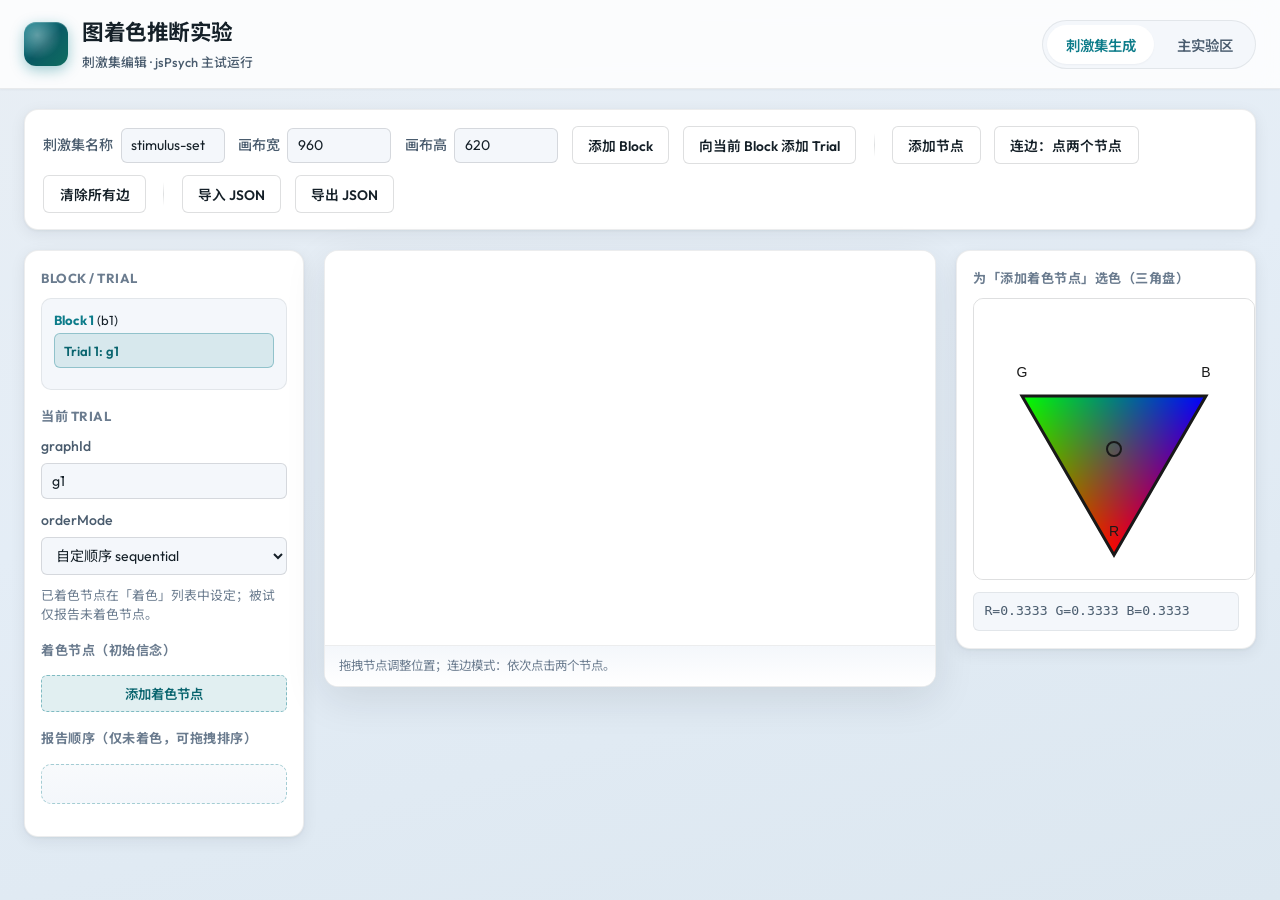
==== docs/index.html @ bc736f80 "美化提交" ====
<!DOCTYPE html>
<html lang="zh-CN">
<head>
  <meta charset="utf-8" />
  <meta name="viewport" content="width=device-width, initial-scale=1" />
  <title>图着色推断实验</title>
  <link rel="preconnect" href="https://fonts.googleapis.com" />
  <link rel="preconnect" href="https://fonts.gstatic.com" crossorigin />
  <link href="https://fonts.googleapis.com/css2?family=Noto+Sans+SC:wght@400;500;600;700&family=Outfit:wght@400;500;600&display=swap" rel="stylesheet" />
  <link rel="stylesheet" href="https://esm.sh/jspsych@7.3.4/css/jspsych.css" />
  <link rel="stylesheet" href="experiment_site/css/app.css" />
  <script type="importmap">
  {
    "imports": {
      "jspsych": "https://esm.sh/jspsych@7.3.4",
      "@jspsych/plugin-html-keyboard-response": "https://esm.sh/@jspsych/plugin-html-keyboard-response@1.1.3",
      "@jspsych/plugin-survey-text": "https://esm.sh/@jspsych/plugin-survey-text@1.1.3",
      "@jspsych/plugin-call-function": "https://esm.sh/@jspsych/plugin-call-function@1.1.2"
    }
  }
  </script>
</head>
<body class="app-shell">
  <header class="app-header">
    <div class="app-header-inner">
      <div class="app-brand">
        <span class="app-brand-mark" aria-hidden="true"></span>
        <div>
          <h1>图着色推断实验</h1>
          <p class="app-tagline">刺激集编辑 · jsPsych 主试运行</p>
        </div>
      </div>
      <nav class="tabs" aria-label="主功能区">
      <button type="button" id="tab-editor" data-panel="panel-editor">刺激集生成</button>
      <button type="button" id="tab-run" data-panel="panel-run">主实验区</button>
      </nav>
    </div>
  </header>

  <main class="app-main">
    <section id="panel-editor" class="panel active">
      <div class="editor-toolbar card-toolbar">
        <label>刺激集名称 <input type="text" id="editor-stimulus-name" placeholder="my-stimulus-set" /></label>
        <label>画布宽 <input type="number" id="editor-canvas-w" min="400" max="2000" value="960" /></label>
        <label>画布高 <input type="number" id="editor-canvas-h" min="300" max="1400" value="620" /></label>
        <button type="button" id="btn-add-block">添加 Block</button>
        <button type="button" id="btn-add-trial">向当前 Block 添加 Trial</button>
        <span class="sep"></span>
        <button type="button" id="btn-add-node">添加节点</button>
        <button type="button" id="btn-edge-mode">连边：点两个节点</button>
        <button type="button" id="btn-clear-edges">清除所有边</button>
        <span class="sep"></span>
        <button type="button" id="btn-import">导入 JSON</button>
        <button type="button" id="btn-export">导出 JSON</button>
        <input type="file" id="file-import" accept="application/json,.json" hidden />
      </div>
      <div class="editor-body">
        <aside class="editor-sidebar">
          <h2>Block / Trial</h2>
          <div id="block-trial-tree"></div>
          <h2>当前 Trial</h2>
          <label>graphId <input type="text" id="trial-graph-id" /></label>
          <label>orderMode
            <select id="trial-order-mode">
              <option value="sequential">自定顺序 sequential</option>
              <option value="free">自由顺序 free</option>
            </select>
          </label>
          <p class="hint">已着色节点在「着色」列表中设定；被试仅报告未着色节点。</p>
          <h3>着色节点（初始信念）</h3>
          <div id="colored-nodes-panel"></div>
          <button type="button" id="btn-add-colored">添加着色节点</button>
          <h3 id="report-order-heading">报告顺序（仅未着色，可拖拽排序）</h3>
          <ul id="report-order-list" class="sortable-list"></ul>
          <p id="report-order-free-hint" class="hint hidden">自由顺序模式下被试自选下一个未着色节点。</p>
        </aside>
        <div class="editor-canvas-wrap">
          <canvas id="editor-canvas" width="960" height="620"></canvas>
          <div class="editor-canvas-hint">拖拽节点调整位置；连边模式：依次点击两个节点。</div>
        </div>
        <aside class="editor-picker-panel">
          <h3>为「添加着色节点」选色（三角盘）</h3>
          <canvas id="editor-picker-canvas" width="280" height="280"></canvas>
          <div class="rgb-readout" id="editor-rgb-readout"></div>
        </aside>
      </div>
    </section>

    <section id="panel-run" class="panel panel-run">
      <div class="run-toolbar card-toolbar">
        <label>被试编号 <input type="text" id="run-participant" placeholder="P001" /></label>
        <input type="file" id="run-stimulus-file" accept="application/json,.json" />
        <button type="button" id="btn-start-exp">开始实验（jsPsych）</button>
        <p id="run-stimulus-status" class="hint">请先选择刺激集 JSON 文件</p>
      </div>
      <div id="jspsych-target"></div>
    </section>
  </main>

  <script src="experiment_site/js/graphTheme.js"></script>
  <script src="experiment_site/js/trianglePicker.js"></script>
  <script src="experiment_site/js/graphCanvas.js"></script>
  <script src="experiment_site/js/editor.js"></script>
  <script src="experiment_site/js/app.js"></script>
  <script type="module" src="experiment_site/js/runner.js"></script>
</body>
</html>
---- docs/experiment_site/css/app.css ----
/* —— 图着色实验 · 界面主题 —— */
:root {
  --font-sans: "Outfit", "Noto Sans SC", system-ui, sans-serif;
  --font-mono: "JetBrains Mono", "Cascadia Code", ui-monospace, monospace;

  --bg-page: #e8eef4;
  --bg-page-2: #dce7f0;
  --surface: #ffffff;
  --surface-muted: #f4f7fb;

  --text: #152028;
  --text-secondary: #4a5c6e;
  --text-hint: #6b7c8f;

  --accent: #0d7c8a;
  --accent-soft: rgba(13, 124, 138, 0.12);
  --accent-hover: #0a656f;
  --accent-glow: rgba(13, 124, 138, 0.35);

  --border: rgba(21, 32, 40, 0.08);
  --border-strong: rgba(21, 32, 40, 0.14);

  --radius: 14px;
  --radius-sm: 10px;
  --radius-xs: 6px;

  --shadow-sm: 0 1px 2px rgba(21, 32, 40, 0.04);
  --shadow-md: 0 4px 16px rgba(21, 32, 40, 0.07), 0 1px 3px rgba(21, 32, 40, 0.05);
  --shadow-lg: 0 12px 40px rgba(21, 32, 40, 0.1);

  --header-h: auto;
  --focus-ring: 0 0 0 3px var(--accent-glow);
}

*,
*::before,
*::after {
  box-sizing: border-box;
}

html {
  scroll-behavior: smooth;
}

body.app-shell {
  margin: 0;
  min-height: 100vh;
  font-family: var(--font-sans);
  font-size: 15px;
  line-height: 1.55;
  color: var(--text);
  background: linear-gradient(165deg, var(--bg-page) 0%, #e4edf6 45%, var(--bg-page-2) 100%);
  background-attachment: fixed;
}

/* —— 顶栏 —— */
.app-header {
  position: sticky;
  top: 0;
  z-index: 100;
  border-bottom: 1px solid var(--border);
  background: rgba(255, 255, 255, 0.82);
  backdrop-filter: blur(12px);
  -webkit-backdrop-filter: blur(12px);
  box-shadow: var(--shadow-sm);
}

.app-header-inner {
  max-width: 1680px;
  margin: 0 auto;
  padding: 1rem 1.5rem 1rem;
  display: flex;
  flex-wrap: wrap;
  align-items: center;
  justify-content: space-between;
  gap: 1rem 1.5rem;
}

.app-brand {
  display: flex;
  align-items: center;
  gap: 0.875rem;
}

.app-brand-mark {
  width: 44px;
  height: 44px;
  border-radius: 12px;
  background: linear-gradient(135deg, #0d7c8a 0%, #0a5c66 50%, #127c6e 100%);
  box-shadow: 0 4px 14px rgba(13, 124, 138, 0.4), inset 0 1px 0 rgba(255, 255, 255, 0.2);
  flex-shrink: 0;
}

.app-brand-mark::after {
  content: "";
  display: block;
  width: 100%;
  height: 100%;
  border-radius: inherit;
  background:
    radial-gradient(circle at 30% 30%, rgba(255, 255, 255, 0.35) 0%, transparent 55%),
    linear-gradient(145deg, transparent 40%, rgba(0, 0, 0, 0.12) 100%);
}

.app-header h1 {
  margin: 0;
  font-size: 1.35rem;
  font-weight: 700;
  letter-spacing: -0.02em;
  color: var(--text);
}

.app-tagline {
  margin: 0.2rem 0 0;
  font-size: 0.8rem;
  font-weight: 500;
  color: var(--text-secondary);
}

/* —— Tab —— */
.tabs {
  display: inline-flex;
  padding: 4px;
  gap: 4px;
  background: var(--surface-muted);
  border-radius: 999px;
  border: 1px solid var(--border);
}

.tabs button {
  padding: 0.55rem 1.15rem;
  border: none;
  background: transparent;
  color: var(--text-secondary);
  font-family: inherit;
  font-size: 0.9rem;
  font-weight: 600;
  cursor: pointer;
  border-radius: 999px;
  transition: color 0.2s, background 0.2s, box-shadow 0.2s;
}

.tabs button:hover {
  color: var(--text);
  background: rgba(255, 255, 255, 0.7);
}

.tabs button.active {
  background: var(--surface);
  color: var(--accent);
  box-shadow: var(--shadow-sm);
}

.tabs button:focus-visible {
  outline: none;
  box-shadow: var(--focus-ring);
}

/* —— 主区域 —— */
.app-main {
  max-width: 1680px;
  margin: 0 auto;
  padding: 1.25rem 1.5rem 2.5rem;
}

.panel {
  display: none;
  animation: panelIn 0.25s ease-out;
}

@keyframes panelIn {
  from {
    opacity: 0;
    transform: translateY(6px);
  }
  to {
    opacity: 1;
    transform: translateY(0);
  }
}

.panel.active {
  display: block;
}

/* 工具条卡片 */
.card-toolbar {
  display: flex;
  flex-wrap: wrap;
  align-items: center;
  gap: 0.65rem 0.85rem;
  margin-bottom: 1.25rem;
  padding: 1rem 1.15rem;
  background: var(--surface);
  border: 1px solid var(--border);
  border-radius: var(--radius);
  box-shadow: var(--shadow-md);
}

.editor-toolbar label {
  display: inline-flex;
  align-items: center;
  gap: 0.45rem;
  font-size: 0.88rem;
  font-weight: 500;
  color: var(--text-secondary);
}

.editor-toolbar input[type="number"],
.editor-toolbar input[type="text"] {
  width: 6.5rem;
  padding: 0.45rem 0.6rem;
  border: 1px solid var(--border-strong);
  border-radius: var(--radius-xs);
  background: var(--surface-muted);
  font-family: inherit;
  font-size: 0.88rem;
  color: var(--text);
  transition: border-color 0.15s, box-shadow 0.15s, background 0.15s;
}

.editor-toolbar input:hover {
  border-color: rgba(13, 124, 138, 0.35);
}

.editor-toolbar input:focus {
  outline: none;
  border-color: var(--accent);
  background: var(--surface);
  box-shadow: var(--focus-ring);
}

/* 按钮层次 */
button[type="button"] {
  font-family: inherit;
  cursor: pointer;
}

.editor-toolbar button,
.run-toolbar button {
  padding: 0.5rem 0.95rem;
  font-size: 0.86rem;
  font-weight: 600;
  border-radius: var(--radius-xs);
  border: 1px solid var(--border-strong);
  background: var(--surface);
  color: var(--text);
  transition: transform 0.12s, border-color 0.15s, box-shadow 0.15s, background 0.15s;
}

.editor-toolbar button:hover,
.run-toolbar button:hover {
  border-color: rgba(13, 124, 138, 0.45);
  background: var(--surface-muted);
}

.editor-toolbar button:active,
.run-toolbar button:active {
  transform: scale(0.98);
}

.editor-toolbar button:focus-visible,
.run-toolbar button:focus-visible {
  outline: none;
  box-shadow: var(--focus-ring);
}

#btn-start-exp {
  padding: 0.55rem 1.2rem;
  background: linear-gradient(180deg, #109bab 0%, var(--accent) 100%);
  border: 1px solid rgba(10, 90, 100, 0.35);
  color: #fff;
  box-shadow: 0 2px 8px rgba(13, 124, 138, 0.35);
}

#btn-start-exp:hover {
  background: linear-gradient(180deg, #12a8b8 0%, var(--accent-hover) 100%);
  border-color: rgba(10, 90, 100, 0.5);
  color: #fff;
}

.sep {
  width: 1px;
  height: 1.5rem;
  background: linear-gradient(180deg, transparent, var(--border-strong), transparent);
  margin: 0 0.25rem;
  flex-shrink: 0;
}

/* —— 编辑区三栏 —— */
.editor-body {
  display: grid;
  grid-template-columns: minmax(240px, 280px) minmax(0, 1fr) minmax(260px, 300px);
  gap: 1.25rem;
  align-items: start;
}

@media (max-width: 1200px) {
  .editor-body {
    grid-template-columns: 1fr;
  }
}

.editor-sidebar,
.editor-picker-panel {
  padding: 1.1rem 1rem;
  background: var(--surface);
  border: 1px solid var(--border);
  border-radius: var(--radius);
  box-shadow: var(--shadow-md);
}

.editor-sidebar h2,
.editor-sidebar h3,
.editor-picker-panel h3 {
  font-size: 0.82rem;
  font-weight: 700;
  letter-spacing: 0.04em;
  text-transform: uppercase;
  color: var(--text-hint);
  margin: 1rem 0 0.6rem;
}

.editor-sidebar h2:first-child,
.editor-picker-panel h3:first-child {
  margin-top: 0;
}

.editor-sidebar label {
  display: block;
  margin-bottom: 0.65rem;
  font-size: 0.88rem;
  font-weight: 500;
  color: var(--text-secondary);
}

.editor-sidebar input[type="text"],
.editor-sidebar select {
  width: 100%;
  margin-top: 0.35rem;
  padding: 0.5rem 0.65rem;
  border: 1px solid var(--border-strong);
  border-radius: var(--radius-xs);
  background: var(--surface-muted);
  font-family: inherit;
  font-size: 0.88rem;
  color: var(--text);
  transition: border-color 0.15s, box-shadow 0.15s;
}

.editor-sidebar input:focus,
.editor-sidebar select:focus {
  outline: none;
  border-color: var(--accent);
  background: var(--surface);
  box-shadow: var(--focus-ring);
}

#block-trial-tree {
  font-size: 0.82rem;
  max-height: 220px;
  overflow: auto;
  border: 1px solid var(--border);
  border-radius: var(--radius-sm);
  padding: 0.65rem 0.75rem;
  background: var(--surface-muted);
  scrollbar-width: thin;
  scrollbar-color: rgba(13, 124, 138, 0.35) transparent;
}

#block-trial-tree::-webkit-scrollbar {
  width: 6px;
}

#block-trial-tree::-webkit-scrollbar-thumb {
  background: rgba(13, 124, 138, 0.35);
  border-radius: 99px;
}

.block-item {
  margin-bottom: 0.65rem;
}

.block-item strong {
  cursor: pointer;
  color: var(--accent);
  font-weight: 700;
}

.trial-item {
  padding: 0.4rem 0.55rem;
  margin: 3px 0;
  cursor: pointer;
  border-radius: var(--radius-xs);
  border: 1px solid transparent;
  transition: background 0.15s, border-color 0.15s;
}

.trial-item:hover {
  background: rgba(13, 124, 138, 0.08);
}

.trial-item.current {
  background: var(--accent-soft);
  border-color: rgba(13, 124, 138, 0.35);
  color: var(--accent-hover);
  font-weight: 600;
}

.editor-canvas-wrap {
  border: 1px solid var(--border);
  border-radius: var(--radius);
  background: var(--surface);
  box-shadow: var(--shadow-lg);
  display: inline-block;
  max-width: 100%;
  overflow: hidden;
}

#editor-canvas {
  display: block;
  cursor: crosshair;
  max-width: 100%;
  height: auto;
  vertical-align: middle;
}

.editor-canvas-hint {
  font-size: 0.78rem;
  color: var(--text-hint);
  padding: 0.65rem 0.85rem;
  background: linear-gradient(180deg, var(--surface-muted) 0%, var(--surface) 100%);
  border-top: 1px solid var(--border);
}

#editor-picker-canvas {
  display: block;
  cursor: pointer;
  border-radius: var(--radius-sm);
  border: 1px solid var(--border-strong);
  box-shadow: inset 0 1px 3px rgba(21, 32, 40, 0.06);
}

.rgb-readout {
  font-size: 0.82rem;
  margin-top: 0.75rem;
  font-family: var(--font-mono);
  padding: 0.5rem 0.65rem;
  background: var(--surface-muted);
  border-radius: var(--radius-xs);
  border: 1px solid var(--border);
  color: var(--text-secondary);
}

.hint {
  font-size: 0.8rem;
  color: var(--text-hint);
  margin: 0.65rem 0;
  line-height: 1.5;
}

.hidden {
  display: none !important;
}

.hint.hidden {
  display: none;
}

.sortable-list {
  list-style: decimal;
  padding-left: 1.75rem;
  min-height: 2.5rem;
  border: 1px dashed rgba(13, 124, 138, 0.35);
  border-radius: var(--radius-sm);
  padding: 0.65rem 0.75rem 0.65rem 2rem;
  background: linear-gradient(180deg, #f8fafc 0%, var(--surface-muted) 100%);
}

.sortable-list li {
  padding: 0.45rem 0.55rem;
  margin: 5px 0;
  background: var(--surface);
  border: 1px solid var(--border);
  border-radius: var(--radius-xs);
  cursor: grab;
  box-shadow: var(--shadow-sm);
  transition: box-shadow 0.15s;
}

.sortable-list li:active {
  cursor: grabbing;
}

.sortable-list li:hover {
  box-shadow: var(--shadow-md);
}

.colored-row {
  display: grid;
  grid-template-columns: 1fr auto;
  gap: 0.5rem;
  align-items: center;
  margin-bottom: 0.55rem;
  font-size: 0.82rem;
}

.colored-row button {
  padding: 0.3rem 0.55rem;
  font-size: 0.75rem;
  border-radius: var(--radius-xs);
  border: 1px solid var(--border-strong);
  background: var(--surface);
  font-family: inherit;
  cursor: pointer;
}

.colored-row button:hover {
  border-color: rgba(180, 60, 60, 0.45);
  color: #a32;
}

#btn-add-colored {
  width: 100%;
  margin-top: 0.35rem;
  padding: 0.5rem;
  font-weight: 600;
  border-radius: var(--radius-xs);
  border: 1px dashed rgba(13, 124, 138, 0.45);
  background: var(--accent-soft);
  color: var(--accent-hover);
}

#btn-add-colored:hover {
  border-style: solid;
  background: rgba(13, 124, 138, 0.18);
}

/* —— 实验区 —— */
.panel-run .run-toolbar {
  margin-bottom: 1.25rem;
}

.run-toolbar {
  display: flex;
  flex-wrap: wrap;
  align-items: center;
  gap: 0.85rem 1rem;
}

.run-toolbar label {
  display: flex;
  align-items: center;
  gap: 0.5rem;
  font-weight: 500;
  color: var(--text-secondary);
}

.run-toolbar input[type="text"] {
  padding: 0.45rem 0.65rem;
  border: 1px solid var(--border-strong);
  border-radius: var(--radius-xs);
  background: var(--surface-muted);
  font-family: inherit;
  min-width: 8rem;
}

.run-toolbar input[type="text"]:focus {
  outline: none;
  border-color: var(--accent);
  box-shadow: var(--focus-ring);
}

.run-toolbar input[type="file"] {
  font-size: 0.82rem;
  font-family: inherit;
  color: var(--text-secondary);
  max-width: min(100%, 280px);
}

.run-toolbar input[type="file"]::file-selector-button {
  margin-right: 0.65rem;
  padding: 0.45rem 0.85rem;
  border: 1px solid var(--border-strong);
  border-radius: var(--radius-xs);
  background: var(--surface-muted);
  font-family: inherit;
  font-weight: 600;
  font-size: 0.8rem;
  cursor: pointer;
  transition: background 0.15s, border-color 0.15s;
}

.run-toolbar input[type="file"]::file-selector-button:hover {
  background: var(--accent-soft);
  border-color: rgba(13, 124, 138, 0.4);
}

#run-stimulus-status.hint {
  margin: 0;
  flex: 1 1 200px;
}

#jspsych-target {
  min-height: 240px;
  padding: 1.25rem;
  border-radius: var(--radius);
  border: 1px solid var(--border);
  background: var(--surface);
  box-shadow: var(--shadow-md);
}

/* jsPsych 内容区微调 */
#jspsych-target .jspsych-content {
  max-width: 52rem;
  margin: 0 auto;
}

/* 连边模式：高亮工具栏按钮 */
.edge-mode #btn-edge-mode {
  outline: none;
  border-color: var(--accent);
  background: var(--accent-soft);
  color: var(--accent-hover);
  box-shadow: var(--focus-ring);
}

/* 减少动画偏好 */
@media (prefers-reduced-motion: reduce) {
  *,
  *::before,
  *::after {
    animation-duration: 0.01ms !important;
    animation-iteration-count: 1 !important;
    transition-duration: 0.01ms !important;
  }
}
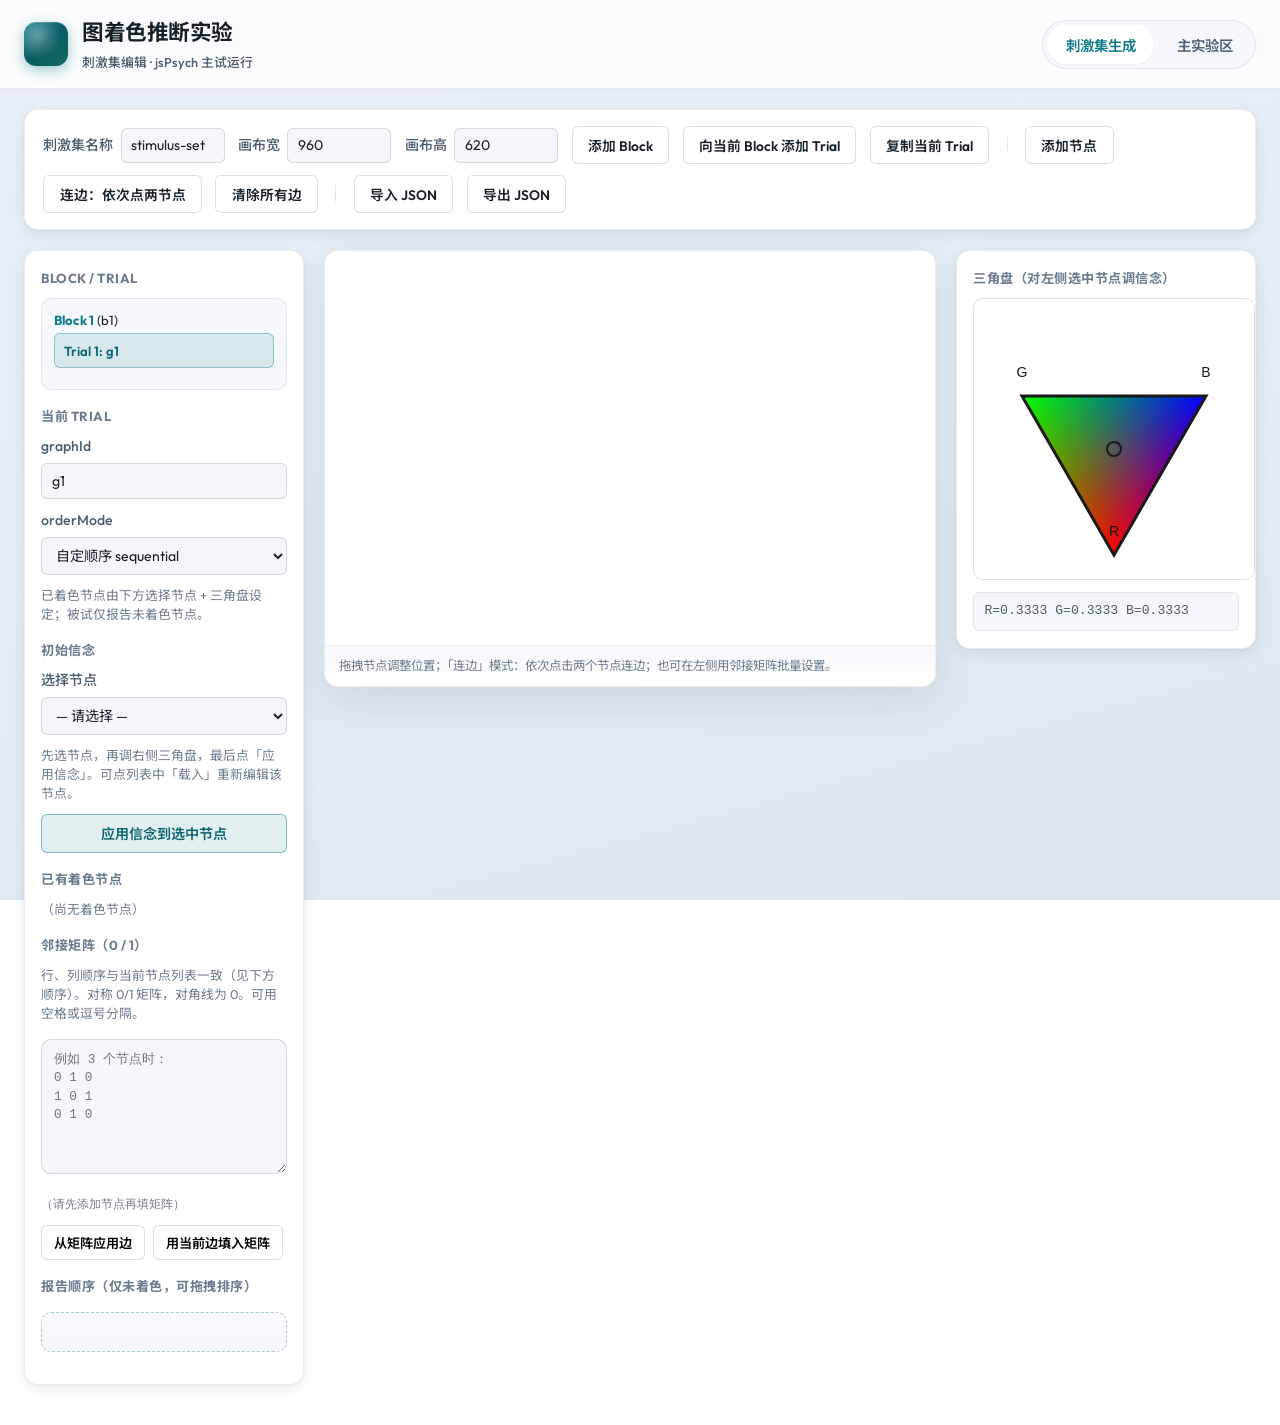
==== commit d83702eb: "提交" ====
--- a/docs/index.html
+++ b/docs/index.html
@@ -45,9 +45,10 @@
         <label>画布高 <input type="number" id="editor-canvas-h" min="300" max="1400" value="620" /></label>
         <button type="button" id="btn-add-block">添加 Block</button>
         <button type="button" id="btn-add-trial">向当前 Block 添加 Trial</button>
+        <button type="button" id="btn-duplicate-trial">复制当前 Trial</button>
         <span class="sep"></span>
         <button type="button" id="btn-add-node">添加节点</button>
-        <button type="button" id="btn-edge-mode">连边：点两个节点</button>
+        <button type="button" id="btn-edge-mode">连边：依次点两节点</button>
         <button type="button" id="btn-clear-edges">清除所有边</button>
         <span class="sep"></span>
         <button type="button" id="btn-import">导入 JSON</button>
@@ -66,20 +67,37 @@
               <option value="free">自由顺序 free</option>
             </select>
           </label>
-          <p class="hint">已着色节点在「着色」列表中设定；被试仅报告未着色节点。</p>
-          <h3>着色节点（初始信念）</h3>
+          <p class="hint">已着色节点由下方选择节点 + 三角盘设定；被试仅报告未着色节点。</p>
+          <h3>初始信念</h3>
+          <label class="editor-belief-select-label">选择节点
+            <select id="editor-belief-node">
+              <option value="">— 请选择 —</option>
+            </select>
+          </label>
+          <p class="hint editor-belief-hint">先选节点，再调右侧三角盘，最后点「应用信念」。可点列表中「载入」重新编辑该节点。</p>
+          <div class="editor-belief-actions">
+            <button type="button" id="btn-apply-belief" class="btn-primary-soft">应用信念到选中节点</button>
+          </div>
+          <h3>已有着色节点</h3>
           <div id="colored-nodes-panel"></div>
-          <button type="button" id="btn-add-colored">添加着色节点</button>
+          <h3>邻接矩阵（0 / 1）</h3>
+          <p class="hint">行、列顺序与当前节点列表一致（见下方顺序）。对称 0/1 矩阵，对角线为 0。可用空格或逗号分隔。</p>
+          <textarea id="editor-adj-matrix" class="editor-adj-matrix" rows="6" placeholder="例如 3 个节点时：&#10;0 1 0&#10;1 0 1&#10;0 1 0"></textarea>
+          <p id="editor-node-order-hint" class="hint editor-node-order"></p>
+          <div class="editor-matrix-actions">
+            <button type="button" id="btn-apply-adj-matrix">从矩阵应用边</button>
+            <button type="button" id="btn-fill-matrix-from-edges">用当前边填入矩阵</button>
+          </div>
           <h3 id="report-order-heading">报告顺序（仅未着色，可拖拽排序）</h3>
           <ul id="report-order-list" class="sortable-list"></ul>
           <p id="report-order-free-hint" class="hint hidden">自由顺序模式下被试自选下一个未着色节点。</p>
         </aside>
         <div class="editor-canvas-wrap">
           <canvas id="editor-canvas" width="960" height="620"></canvas>
-          <div class="editor-canvas-hint">拖拽节点调整位置；连边模式：依次点击两个节点。</div>
+          <div class="editor-canvas-hint">拖拽节点调整位置；「连边」模式：依次点击两个节点连边；也可在左侧用邻接矩阵批量设置。</div>
         </div>
         <aside class="editor-picker-panel">
-          <h3>为「添加着色节点」选色（三角盘）</h3>
+          <h3>三角盘（对左侧选中节点调信念）</h3>
           <canvas id="editor-picker-canvas" width="280" height="280"></canvas>
           <div class="rgb-readout" id="editor-rgb-readout"></div>
         </aside>
--- a/docs/experiment_site/css/app.css
+++ b/docs/experiment_site/css/app.css
@@ -498,8 +498,8 @@
 
 .colored-row {
   display: grid;
-  grid-template-columns: 1fr auto;
-  gap: 0.5rem;
+  grid-template-columns: 1fr auto auto;
+  gap: 0.35rem;
   align-items: center;
   margin-bottom: 0.55rem;
   font-size: 0.82rem;
@@ -513,27 +513,120 @@
   background: var(--surface);
   font-family: inherit;
   cursor: pointer;
-}
-
-.colored-row button:hover {
+  white-space: nowrap;
+}
+
+.colored-row button.colored-btn-load:hover {
+  border-color: rgba(13, 124, 138, 0.45);
+  color: var(--accent-hover);
+}
+
+.colored-row button.colored-btn-remove:hover {
   border-color: rgba(180, 60, 60, 0.45);
   color: #a32;
 }
 
-#btn-add-colored {
+.editor-belief-select-label {
+  display: block;
+  margin-bottom: 0.5rem;
+  font-size: 0.88rem;
+  font-weight: 500;
+  color: var(--text-secondary);
+}
+
+.editor-belief-select-label select {
+  display: block;
   width: 100%;
   margin-top: 0.35rem;
-  padding: 0.5rem;
+  padding: 0.5rem 0.65rem;
+  border: 1px solid var(--border-strong);
+  border-radius: var(--radius-xs);
+  background: var(--surface-muted);
+  font-family: inherit;
+  font-size: 0.88rem;
+}
+
+.editor-belief-hint {
+  margin-top: 0.35rem;
+}
+
+.editor-belief-actions {
+  margin: 0.65rem 0 1rem;
+}
+
+.btn-primary-soft {
+  width: 100%;
+  padding: 0.55rem 0.75rem;
   font-weight: 600;
-  border-radius: var(--radius-xs);
-  border: 1px dashed rgba(13, 124, 138, 0.45);
+  font-family: inherit;
+  font-size: 0.88rem;
+  border-radius: var(--radius-xs);
+  border: 1px solid rgba(13, 124, 138, 0.45);
   background: var(--accent-soft);
   color: var(--accent-hover);
-}
-
-#btn-add-colored:hover {
+  cursor: pointer;
+  transition: background 0.15s, border-color 0.15s;
+}
+
+.btn-primary-soft:hover {
   border-style: solid;
-  background: rgba(13, 124, 138, 0.18);
+  background: rgba(13, 124, 138, 0.2);
+}
+
+.btn-primary-soft:focus-visible {
+  outline: none;
+  box-shadow: var(--focus-ring);
+}
+
+.editor-adj-matrix {
+  width: 100%;
+  margin: 0.35rem 0;
+  padding: 0.65rem 0.75rem;
+  font-family: var(--font-mono);
+  font-size: 0.8rem;
+  line-height: 1.45;
+  border: 1px solid var(--border-strong);
+  border-radius: var(--radius-sm);
+  background: var(--surface-muted);
+  color: var(--text);
+  resize: vertical;
+  min-height: 5rem;
+}
+
+.editor-adj-matrix:focus {
+  outline: none;
+  border-color: var(--accent);
+  box-shadow: var(--focus-ring);
+  background: var(--surface);
+}
+
+.editor-node-order {
+  font-family: var(--font-mono);
+  font-size: 0.78rem;
+  word-break: break-all;
+}
+
+.editor-matrix-actions {
+  display: flex;
+  flex-wrap: wrap;
+  gap: 0.5rem;
+  margin-top: 0.5rem;
+}
+
+.editor-matrix-actions button {
+  padding: 0.45rem 0.75rem;
+  font-size: 0.82rem;
+  font-family: inherit;
+  font-weight: 600;
+  border-radius: var(--radius-xs);
+  border: 1px solid var(--border-strong);
+  background: var(--surface);
+  cursor: pointer;
+}
+
+.editor-matrix-actions button:hover {
+  border-color: rgba(13, 124, 138, 0.4);
+  background: var(--surface-muted);
 }
 
 /* —— 实验区 —— */
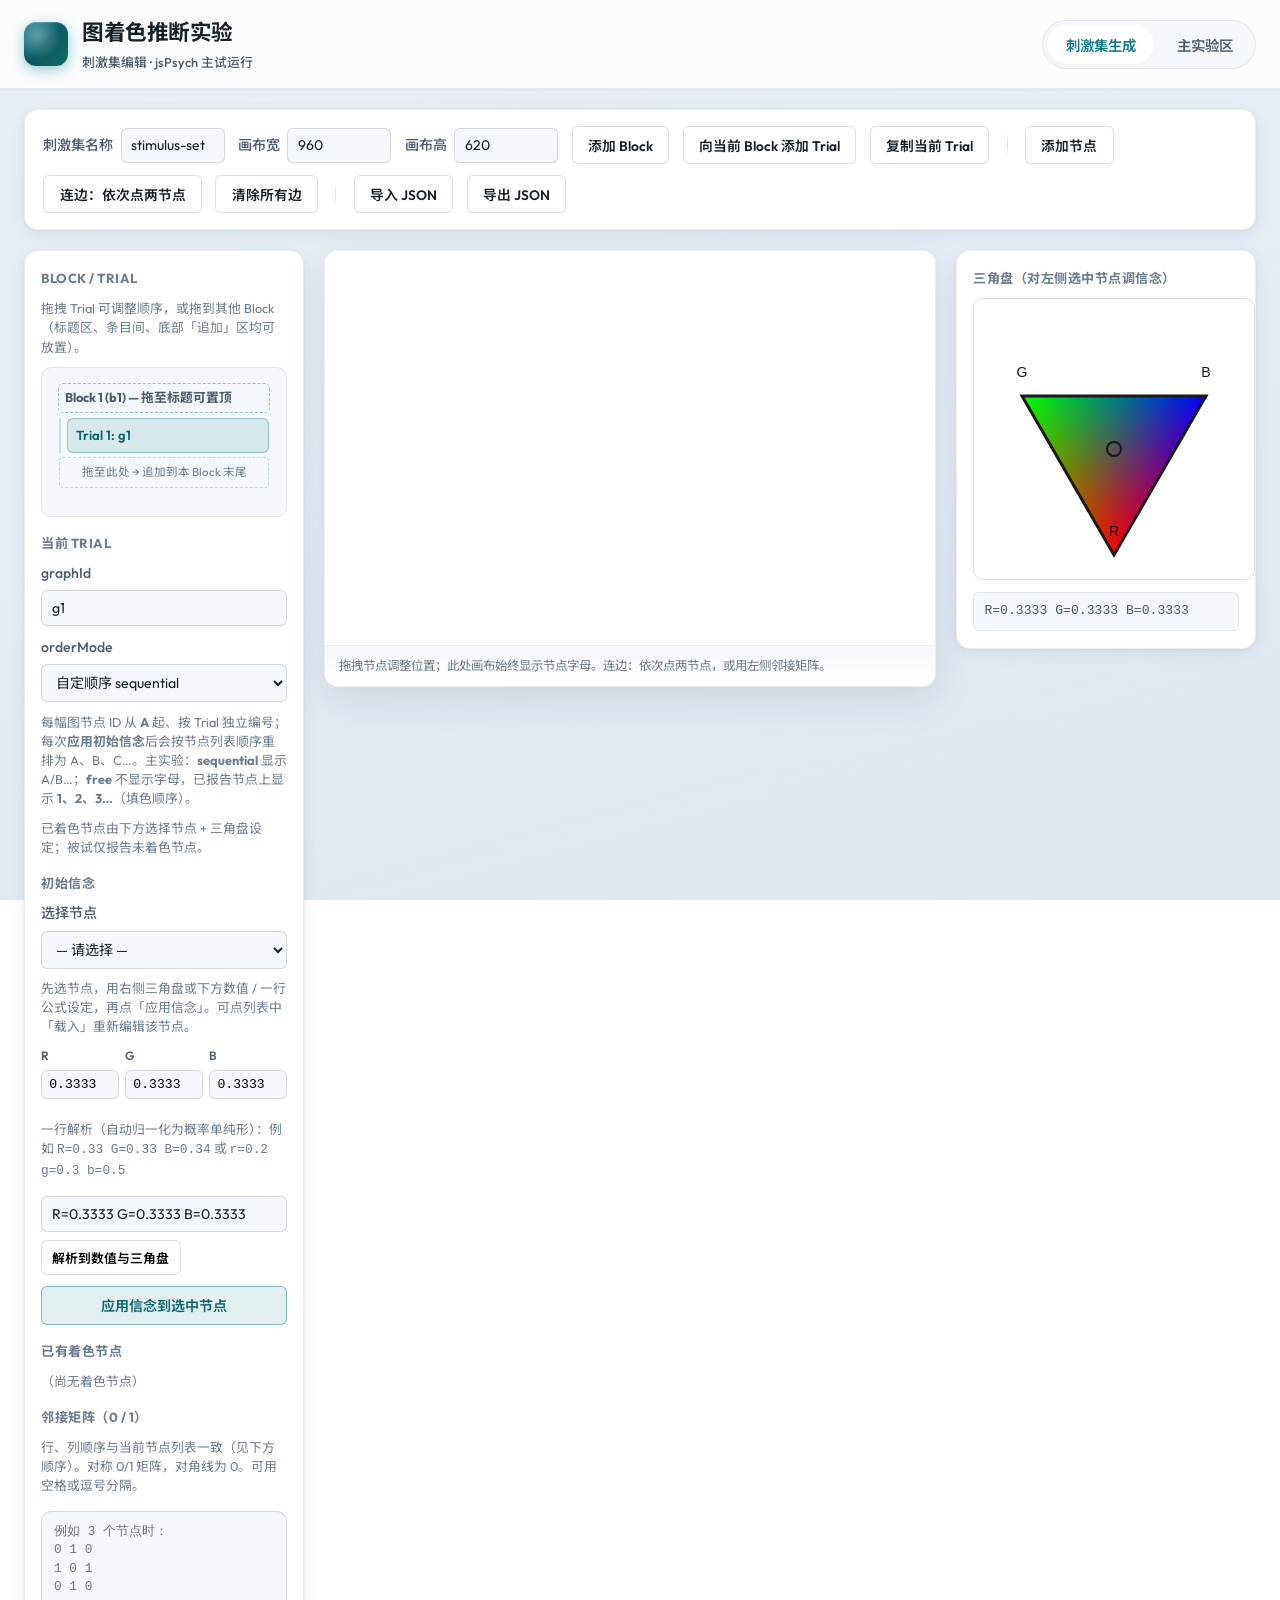
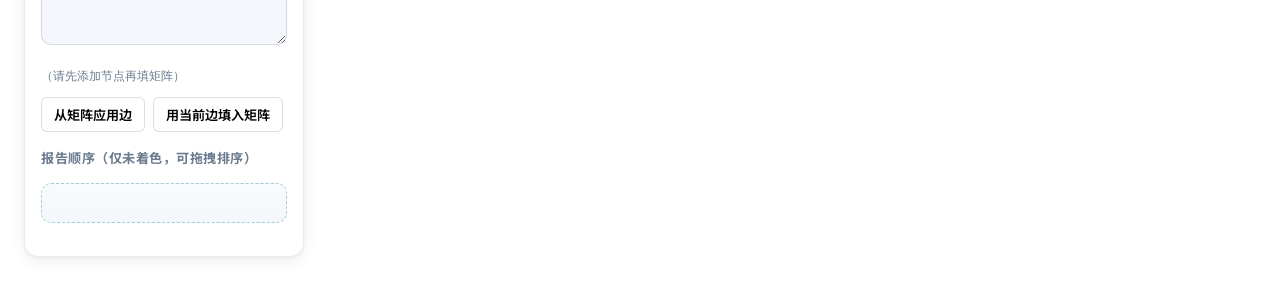
==== commit 567d4b99: "又一次提交" ====
--- a/docs/index.html
+++ b/docs/index.html
@@ -58,6 +58,7 @@
       <div class="editor-body">
         <aside class="editor-sidebar">
           <h2>Block / Trial</h2>
+          <p class="hint block-tree-hint">拖拽 Trial 可调整顺序，或拖到其他 Block（标题区、条目间、底部「追加」区均可放置）。</p>
           <div id="block-trial-tree"></div>
           <h2>当前 Trial</h2>
           <label>graphId <input type="text" id="trial-graph-id" /></label>
@@ -67,6 +68,7 @@
               <option value="free">自由顺序 free</option>
             </select>
           </label>
+          <p class="hint">每幅图节点 ID 从 <strong>A</strong> 起、按 Trial 独立编号；每次<strong>应用初始信念</strong>后会按节点列表顺序重排为 A、B、C…。主实验：<strong>sequential</strong> 显示 A/B…；<strong>free</strong> 不显示字母，已报告节点上显示 <strong>1、2、3…</strong>（填色顺序）。</p>
           <p class="hint">已着色节点由下方选择节点 + 三角盘设定；被试仅报告未着色节点。</p>
           <h3>初始信念</h3>
           <label class="editor-belief-select-label">选择节点
@@ -74,7 +76,17 @@
               <option value="">— 请选择 —</option>
             </select>
           </label>
-          <p class="hint editor-belief-hint">先选节点，再调右侧三角盘，最后点「应用信念」。可点列表中「载入」重新编辑该节点。</p>
+          <p class="hint editor-belief-hint">先选节点，用右侧三角盘或下方数值 / 一行公式设定，再点「应用信念」。可点列表中「载入」重新编辑该节点。</p>
+          <div class="editor-rgb-row">
+            <label>R <input type="number" id="editor-belief-r" step="any" min="0" max="1" /></label>
+            <label>G <input type="number" id="editor-belief-g" step="any" min="0" max="1" /></label>
+            <label>B <input type="number" id="editor-belief-b" step="any" min="0" max="1" /></label>
+          </div>
+          <p class="hint">一行解析（自动归一化为概率单纯形）：例如 <code>R=0.33 G=0.33 B=0.34</code> 或 <code>r=0.2 g=0.3 b=0.5</code></p>
+          <div class="editor-rgb-line-row">
+            <input type="text" id="editor-belief-rgb-line" class="editor-belief-rgb-line" placeholder="R=0.33 G=0.33 B=0.34" />
+            <button type="button" id="btn-parse-rgb-line">解析到数值与三角盘</button>
+          </div>
           <div class="editor-belief-actions">
             <button type="button" id="btn-apply-belief" class="btn-primary-soft">应用信念到选中节点</button>
           </div>
@@ -94,7 +106,7 @@
         </aside>
         <div class="editor-canvas-wrap">
           <canvas id="editor-canvas" width="960" height="620"></canvas>
-          <div class="editor-canvas-hint">拖拽节点调整位置；「连边」模式：依次点击两个节点连边；也可在左侧用邻接矩阵批量设置。</div>
+          <div class="editor-canvas-hint">拖拽节点调整位置；此处画布始终显示节点字母。连边：依次点两节点，或用左侧邻接矩阵。</div>
         </div>
         <aside class="editor-picker-panel">
           <h3>三角盘（对左侧选中节点调信念）</h3>
--- a/docs/experiment_site/css/app.css
+++ b/docs/experiment_site/css/app.css
@@ -356,16 +356,77 @@
   box-shadow: var(--focus-ring);
 }
 
+.block-tree-hint {
+  margin-top: 0;
+  margin-bottom: 0.5rem;
+  font-size: 0.78rem;
+}
+
 #block-trial-tree {
   font-size: 0.82rem;
-  max-height: 220px;
+  max-height: 280px;
   overflow: auto;
   border: 1px solid var(--border);
   border-radius: var(--radius-sm);
-  padding: 0.65rem 0.75rem;
+  padding: 0.5rem 0.5rem;
   background: var(--surface-muted);
   scrollbar-width: thin;
   scrollbar-color: rgba(13, 124, 138, 0.35) transparent;
+}
+
+.block-tree-block {
+  margin-bottom: 0.75rem;
+  padding: 0.45rem 0.5rem;
+  border-radius: var(--radius-xs);
+  border: 1px dashed transparent;
+  transition: border-color 0.15s, background 0.15s;
+}
+
+.block-tree-block.block-tree-drag-over {
+  border-color: rgba(13, 124, 138, 0.55);
+  background: rgba(13, 124, 138, 0.06);
+}
+
+.block-tree-head {
+  font-weight: 700;
+  font-size: 0.8rem;
+  color: var(--text-secondary);
+  margin-bottom: 0.35rem;
+  padding: 0.25rem 0.35rem;
+  border-radius: 4px;
+  cursor: default;
+}
+
+.block-tree-head.block-tree-drop-target {
+  outline: 1px dashed rgba(13, 124, 138, 0.4);
+}
+
+.block-tree-trials {
+  padding-left: 0.35rem;
+  border-left: 2px solid rgba(13, 124, 138, 0.2);
+}
+
+.block-tree-drop-end {
+  font-size: 0.72rem;
+  color: var(--text-hint);
+  padding: 0.35rem 0.45rem;
+  margin-top: 0.25rem;
+  border-radius: 4px;
+  border: 1px dashed rgba(13, 124, 138, 0.25);
+  text-align: center;
+}
+
+.block-tree-drop-end.block-tree-drag-over {
+  border-color: rgba(13, 124, 138, 0.55);
+  background: rgba(13, 124, 138, 0.08);
+}
+
+.trial-item[draggable="true"] {
+  cursor: grab;
+}
+
+.trial-item[draggable="true"]:active {
+  cursor: grabbing;
 }
 
 #block-trial-tree::-webkit-scrollbar {
@@ -625,6 +686,74 @@
 }
 
 .editor-matrix-actions button:hover {
+  border-color: rgba(13, 124, 138, 0.4);
+  background: var(--surface-muted);
+}
+
+.editor-rgb-row {
+  display: grid;
+  grid-template-columns: repeat(3, 1fr);
+  gap: 0.4rem;
+  margin: 0.5rem 0;
+}
+
+.editor-rgb-row label {
+  display: flex;
+  flex-direction: column;
+  gap: 0.25rem;
+  font-size: 0.75rem;
+  font-weight: 600;
+  color: var(--text-secondary);
+}
+
+.editor-rgb-row input {
+  width: 100%;
+  padding: 0.4rem 0.45rem;
+  font-family: var(--font-mono);
+  font-size: 0.82rem;
+  border: 1px solid var(--border-strong);
+  border-radius: var(--radius-xs);
+  background: var(--surface-muted);
+}
+
+.editor-rgb-row input:focus {
+  outline: none;
+  border-color: var(--accent);
+  box-shadow: var(--focus-ring);
+}
+
+.editor-rgb-line-row {
+  display: flex;
+  flex-wrap: wrap;
+  gap: 0.5rem;
+  align-items: stretch;
+  margin-bottom: 0.65rem;
+}
+
+.editor-belief-rgb-line {
+  flex: 1 1 140px;
+  min-width: 0;
+  padding: 0.45rem 0.55rem;
+  font-family: var(--font-mono);
+  font-size: 0.82rem;
+  border: 1px solid var(--border-strong);
+  border-radius: var(--radius-xs);
+  background: var(--surface-muted);
+}
+
+.editor-rgb-line-row button {
+  padding: 0.45rem 0.65rem;
+  font-size: 0.8rem;
+  font-family: inherit;
+  font-weight: 600;
+  border-radius: var(--radius-xs);
+  border: 1px solid var(--border-strong);
+  background: var(--surface);
+  cursor: pointer;
+  white-space: nowrap;
+}
+
+.editor-rgb-line-row button:hover {
   border-color: rgba(13, 124, 138, 0.4);
   background: var(--surface-muted);
 }
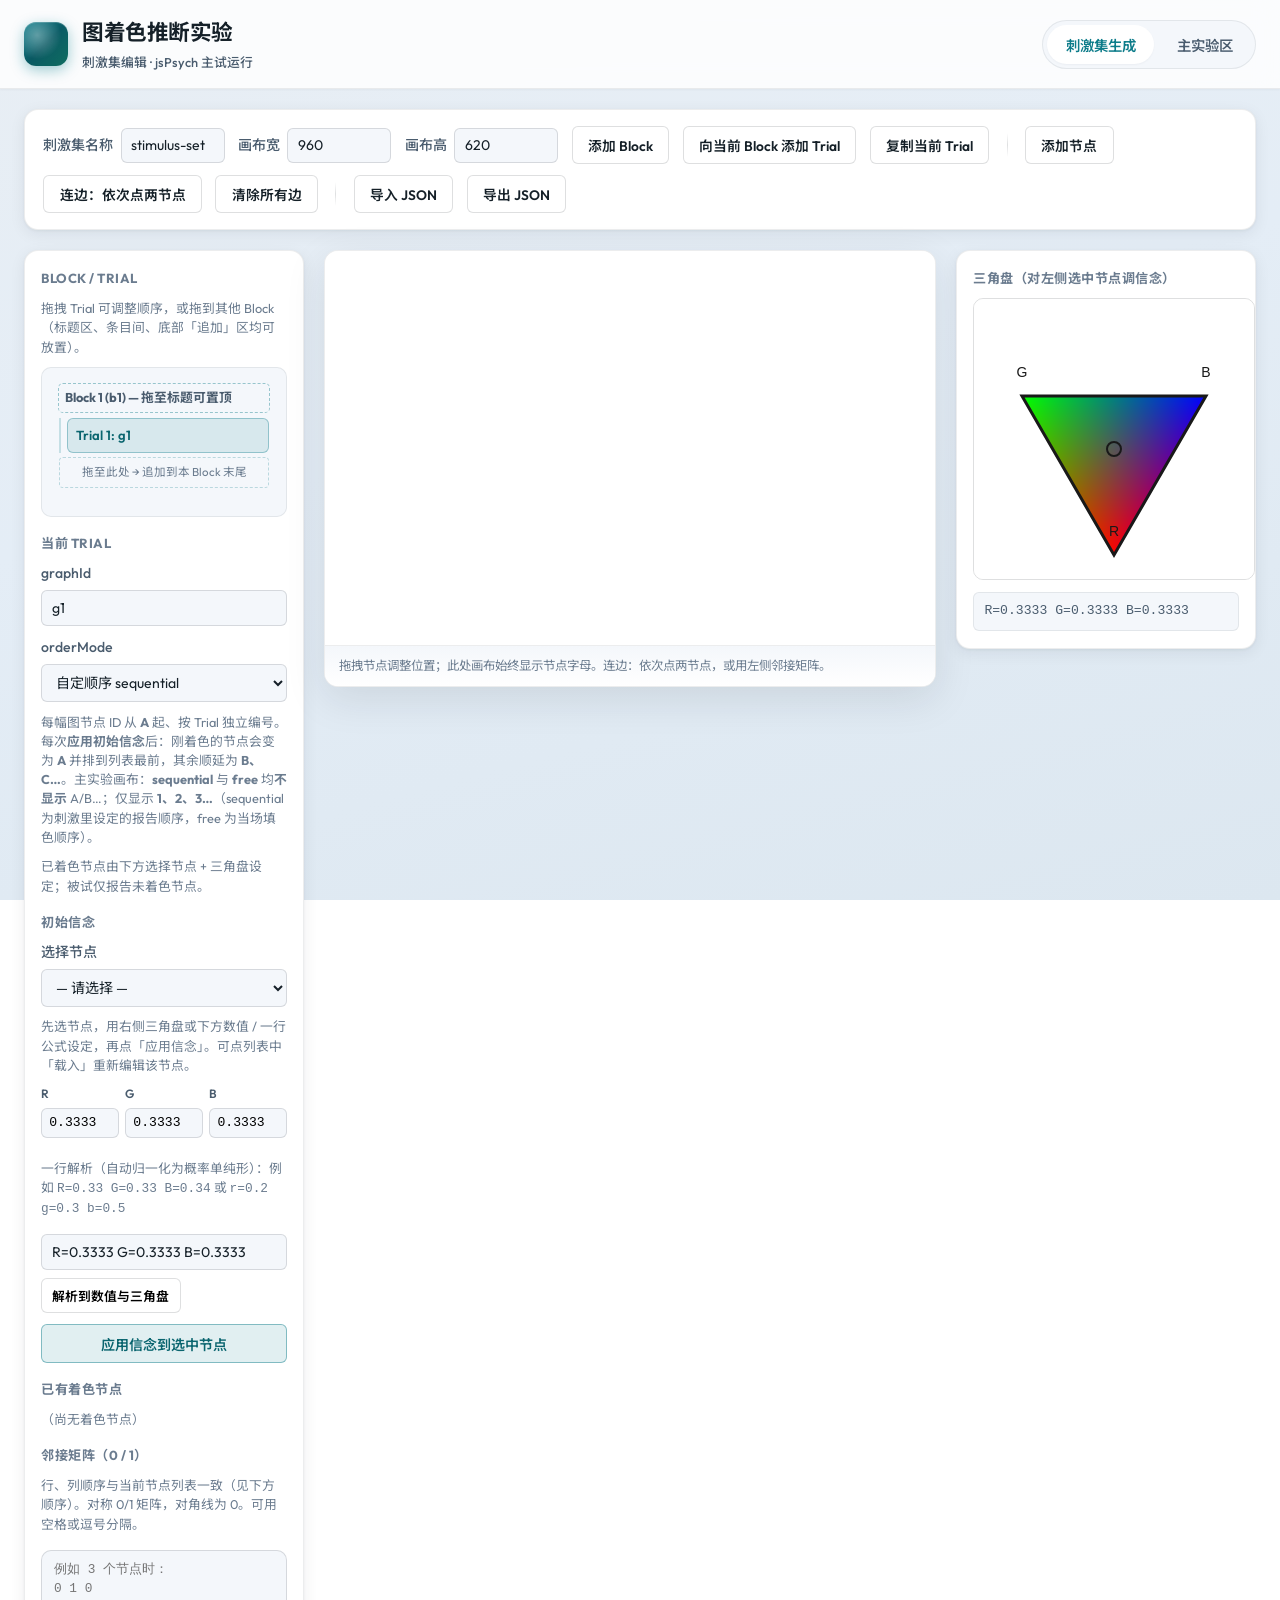
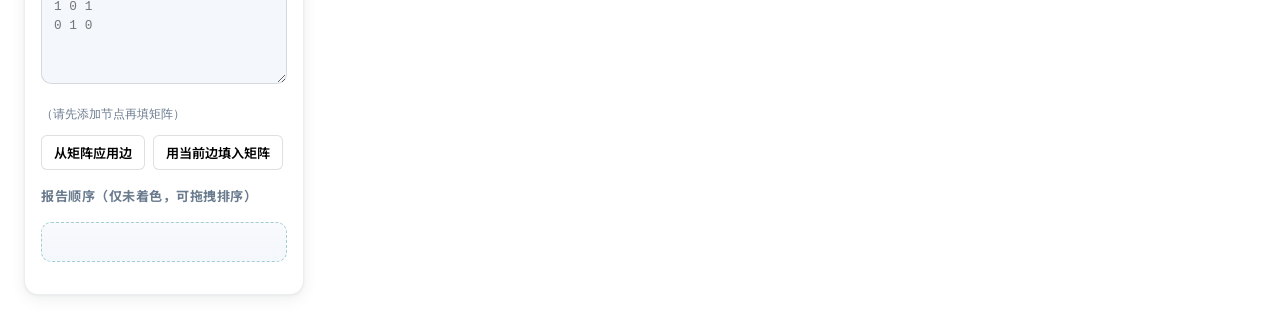
==== commit 6a3d0484: "提交" ====
--- a/docs/index.html
+++ b/docs/index.html
@@ -68,7 +68,7 @@
               <option value="free">自由顺序 free</option>
             </select>
           </label>
-          <p class="hint">每幅图节点 ID 从 <strong>A</strong> 起、按 Trial 独立编号；每次<strong>应用初始信念</strong>后会按节点列表顺序重排为 A、B、C…。主实验：<strong>sequential</strong> 显示 A/B…；<strong>free</strong> 不显示字母，已报告节点上显示 <strong>1、2、3…</strong>（填色顺序）。</p>
+          <p class="hint">每幅图节点 ID 从 <strong>A</strong> 起、按 Trial 独立编号。每次<strong>应用初始信念</strong>后：刚着色的节点会变为 <strong>A</strong> 并排到列表最前，其余顺延为 <strong>B、C…</strong>。主实验画布：<strong>sequential</strong> 与 <strong>free</strong> 均<strong>不显示</strong> A/B…；仅显示 <strong>1、2、3…</strong>（sequential 为刺激里设定的报告顺序，free 为当场填色顺序）。</p>
           <p class="hint">已着色节点由下方选择节点 + 三角盘设定；被试仅报告未着色节点。</p>
           <h3>初始信念</h3>
           <label class="editor-belief-select-label">选择节点
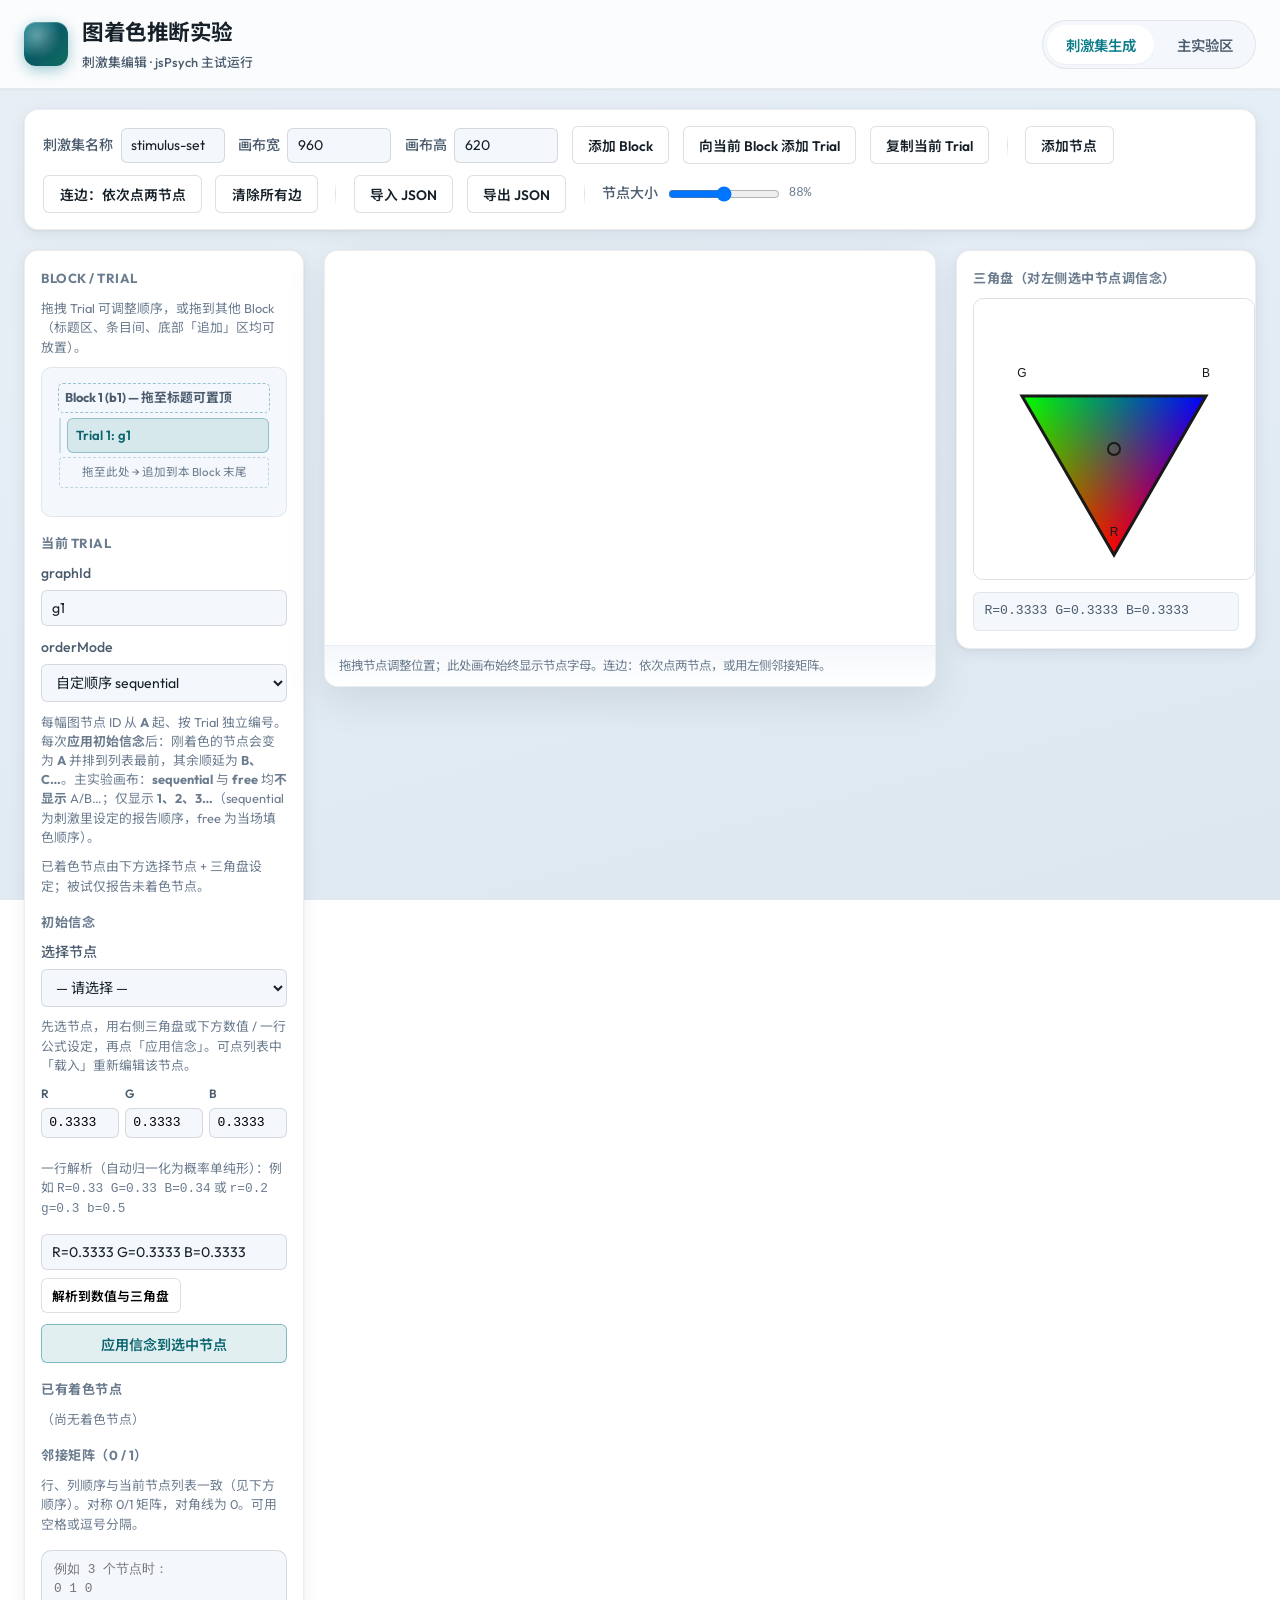
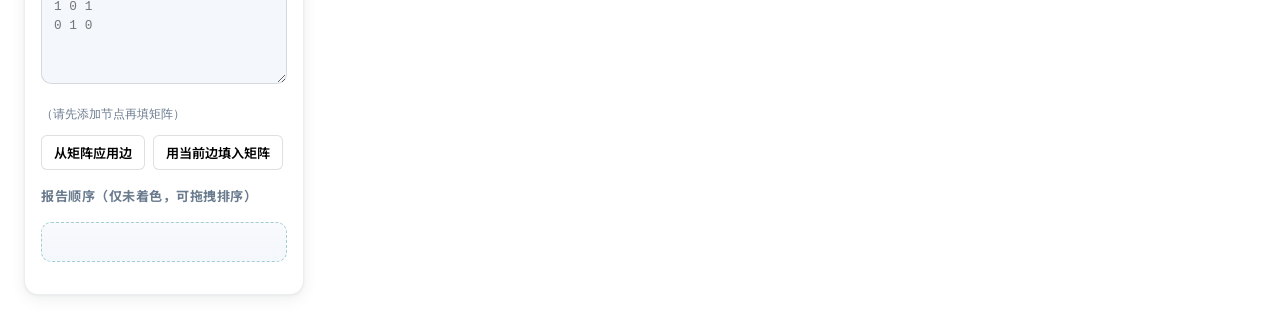
==== commit d480e757: "提交" ====
--- a/docs/index.html
+++ b/docs/index.html
@@ -53,6 +53,8 @@
         <span class="sep"></span>
         <button type="button" id="btn-import">导入 JSON</button>
         <button type="button" id="btn-export">导出 JSON</button>
+        <span class="sep"></span>
+        <label class="node-scale-label">节点大小 <input type="range" id="editor-node-scale" min="0.45" max="1.35" step="0.05" value="1" /> <span id="editor-node-scale-val">100%</span></label>
         <input type="file" id="file-import" accept="application/json,.json" hidden />
       </div>
       <div class="editor-body">
@@ -120,6 +122,7 @@
       <div class="run-toolbar card-toolbar">
         <label>被试编号 <input type="text" id="run-participant" placeholder="P001" /></label>
         <input type="file" id="run-stimulus-file" accept="application/json,.json" />
+        <label class="node-scale-label">节点大小 <input type="range" id="run-node-scale" min="0.45" max="1.35" step="0.05" value="1" /> <span id="run-node-scale-val">100%</span></label>
         <button type="button" id="btn-start-exp">开始实验（jsPsych）</button>
         <p id="run-stimulus-status" class="hint">请先选择刺激集 JSON 文件</p>
       </div>
--- a/docs/experiment_site/css/app.css
+++ b/docs/experiment_site/css/app.css
@@ -758,6 +758,28 @@
   background: var(--surface-muted);
 }
 
+.node-scale-label {
+  display: inline-flex;
+  align-items: center;
+  gap: 0.4rem;
+  font-size: 0.82rem;
+  font-weight: 600;
+  color: var(--text-secondary);
+  white-space: nowrap;
+}
+
+.node-scale-label input[type="range"] {
+  width: 7rem;
+  vertical-align: middle;
+}
+
+.node-scale-label span[id$="-scale-val"] {
+  font-family: var(--font-mono);
+  font-size: 0.78rem;
+  min-width: 2.5rem;
+  color: var(--text-hint);
+}
+
 /* —— 实验区 —— */
 .panel-run .run-toolbar {
   margin-bottom: 1.25rem;
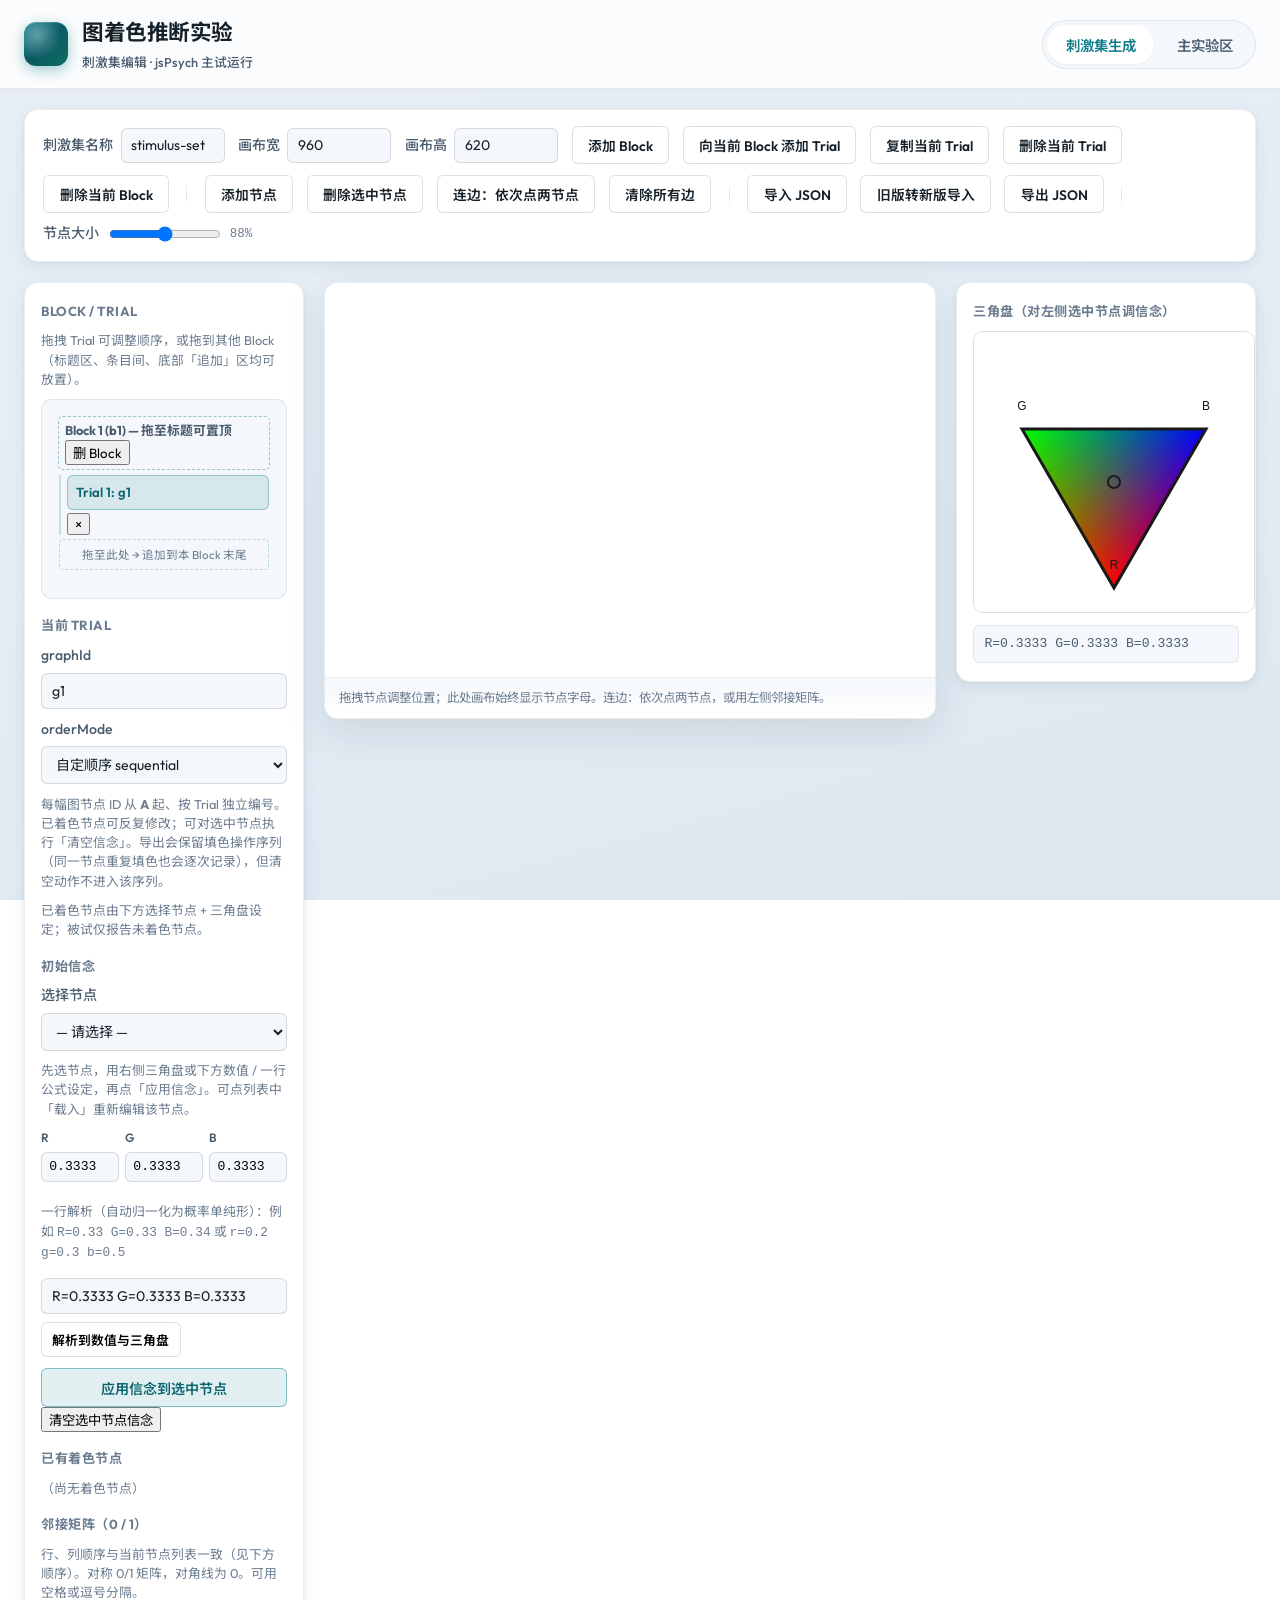
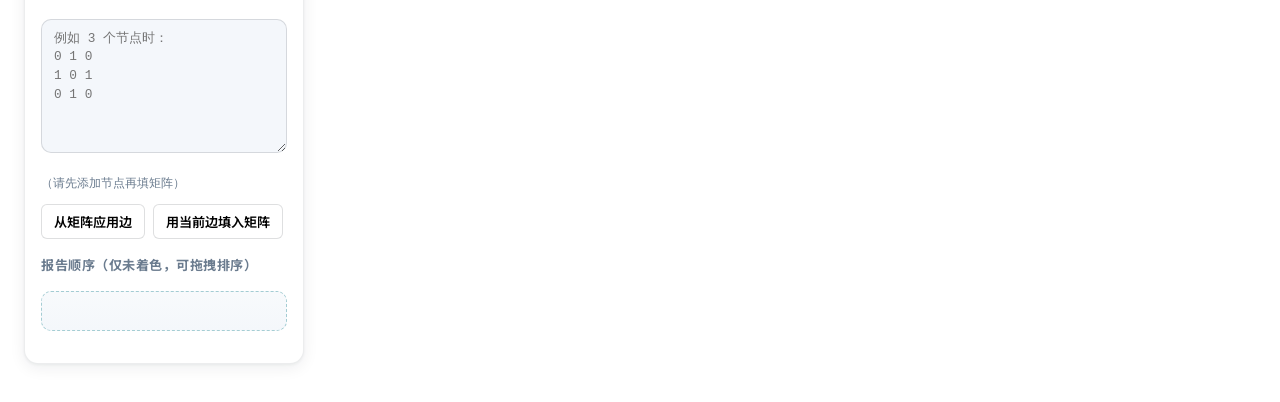
==== commit 747bbba0: "推送" ====
--- a/docs/index.html
+++ b/docs/index.html
@@ -46,12 +46,16 @@
         <button type="button" id="btn-add-block">添加 Block</button>
         <button type="button" id="btn-add-trial">向当前 Block 添加 Trial</button>
         <button type="button" id="btn-duplicate-trial">复制当前 Trial</button>
+        <button type="button" id="btn-delete-trial" class="btn-danger-soft">删除当前 Trial</button>
+        <button type="button" id="btn-delete-block" class="btn-danger-soft">删除当前 Block</button>
         <span class="sep"></span>
         <button type="button" id="btn-add-node">添加节点</button>
+        <button type="button" id="btn-delete-node" class="btn-danger-soft">删除选中节点</button>
         <button type="button" id="btn-edge-mode">连边：依次点两节点</button>
         <button type="button" id="btn-clear-edges">清除所有边</button>
         <span class="sep"></span>
         <button type="button" id="btn-import">导入 JSON</button>
+        <button type="button" id="btn-import-legacy">旧版转新版导入</button>
         <button type="button" id="btn-export">导出 JSON</button>
         <span class="sep"></span>
         <label class="node-scale-label">节点大小 <input type="range" id="editor-node-scale" min="0.45" max="1.35" step="0.05" value="1" /> <span id="editor-node-scale-val">100%</span></label>
@@ -70,7 +74,7 @@
               <option value="free">自由顺序 free</option>
             </select>
           </label>
-          <p class="hint">每幅图节点 ID 从 <strong>A</strong> 起、按 Trial 独立编号。每次<strong>应用初始信念</strong>后：刚着色的节点会变为 <strong>A</strong> 并排到列表最前，其余顺延为 <strong>B、C…</strong>。主实验画布：<strong>sequential</strong> 与 <strong>free</strong> 均<strong>不显示</strong> A/B…；仅显示 <strong>1、2、3…</strong>（sequential 为刺激里设定的报告顺序，free 为当场填色顺序）。</p>
+          <p class="hint">每幅图节点 ID 从 <strong>A</strong> 起、按 Trial 独立编号。已着色节点可反复修改；可对选中节点执行「清空信念」。导出会保留填色操作序列（同一节点重复填色也会逐次记录），但清空动作不进入该序列。</p>
           <p class="hint">已着色节点由下方选择节点 + 三角盘设定；被试仅报告未着色节点。</p>
           <h3>初始信念</h3>
           <label class="editor-belief-select-label">选择节点
@@ -91,6 +95,7 @@
           </div>
           <div class="editor-belief-actions">
             <button type="button" id="btn-apply-belief" class="btn-primary-soft">应用信念到选中节点</button>
+            <button type="button" id="btn-clear-belief" class="btn-danger-soft">清空选中节点信念</button>
           </div>
           <h3>已有着色节点</h3>
           <div id="colored-nodes-panel"></div>
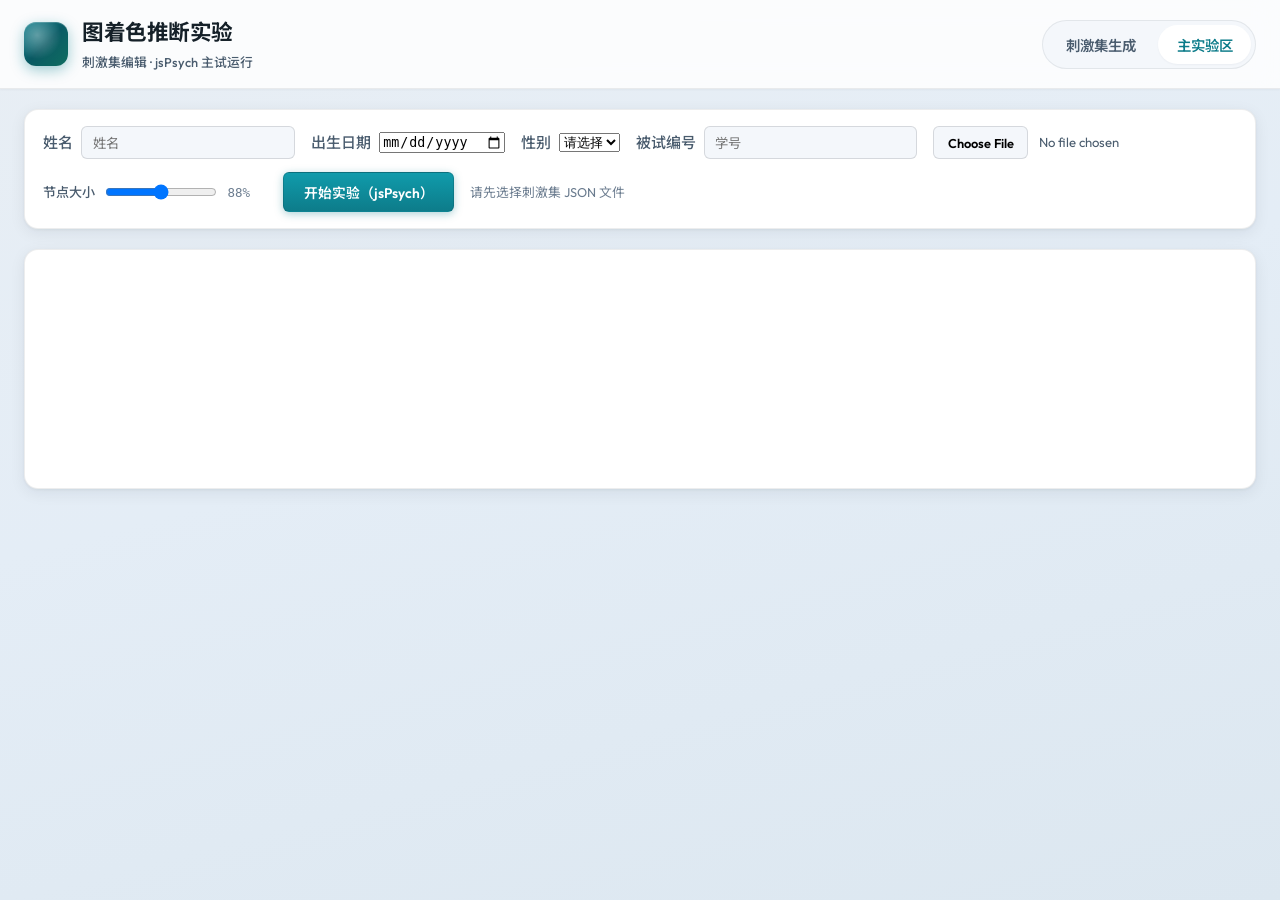
==== commit 10ada5dd: "提交" ====
--- a/docs/index.html
+++ b/docs/index.html
@@ -38,7 +38,7 @@
   </header>
 
   <main class="app-main">
-    <section id="panel-editor" class="panel active">
+    <section id="panel-editor" class="panel">
       <div class="editor-toolbar card-toolbar">
         <label>刺激集名称 <input type="text" id="editor-stimulus-name" placeholder="my-stimulus-set" /></label>
         <label>画布宽 <input type="number" id="editor-canvas-w" min="400" max="2000" value="960" /></label>
@@ -123,9 +123,19 @@
       </div>
     </section>
 
-    <section id="panel-run" class="panel panel-run">
+    <section id="panel-run" class="panel panel-run active">
       <div class="run-toolbar card-toolbar">
-        <label>被试编号 <input type="text" id="run-participant" placeholder="P001" /></label>
+        <label>姓名 <input type="text" id="run-name" placeholder="姓名" /></label>
+        <label>出生日期 <input type="date" id="run-birthdate" /></label>
+        <label>性别
+          <select id="run-gender">
+            <option value="">请选择</option>
+            <option value="male">男</option>
+            <option value="female">女</option>
+            <option value="other">其他</option>
+          </select>
+        </label>
+        <label>被试编号 <input type="text" id="run-participant" placeholder="学号" /></label>
         <input type="file" id="run-stimulus-file" accept="application/json,.json" />
         <label class="node-scale-label">节点大小 <input type="range" id="run-node-scale" min="0.45" max="1.35" step="0.05" value="1" /> <span id="run-node-scale-val">100%</span></label>
         <button type="button" id="btn-start-exp">开始实验（jsPsych）</button>
